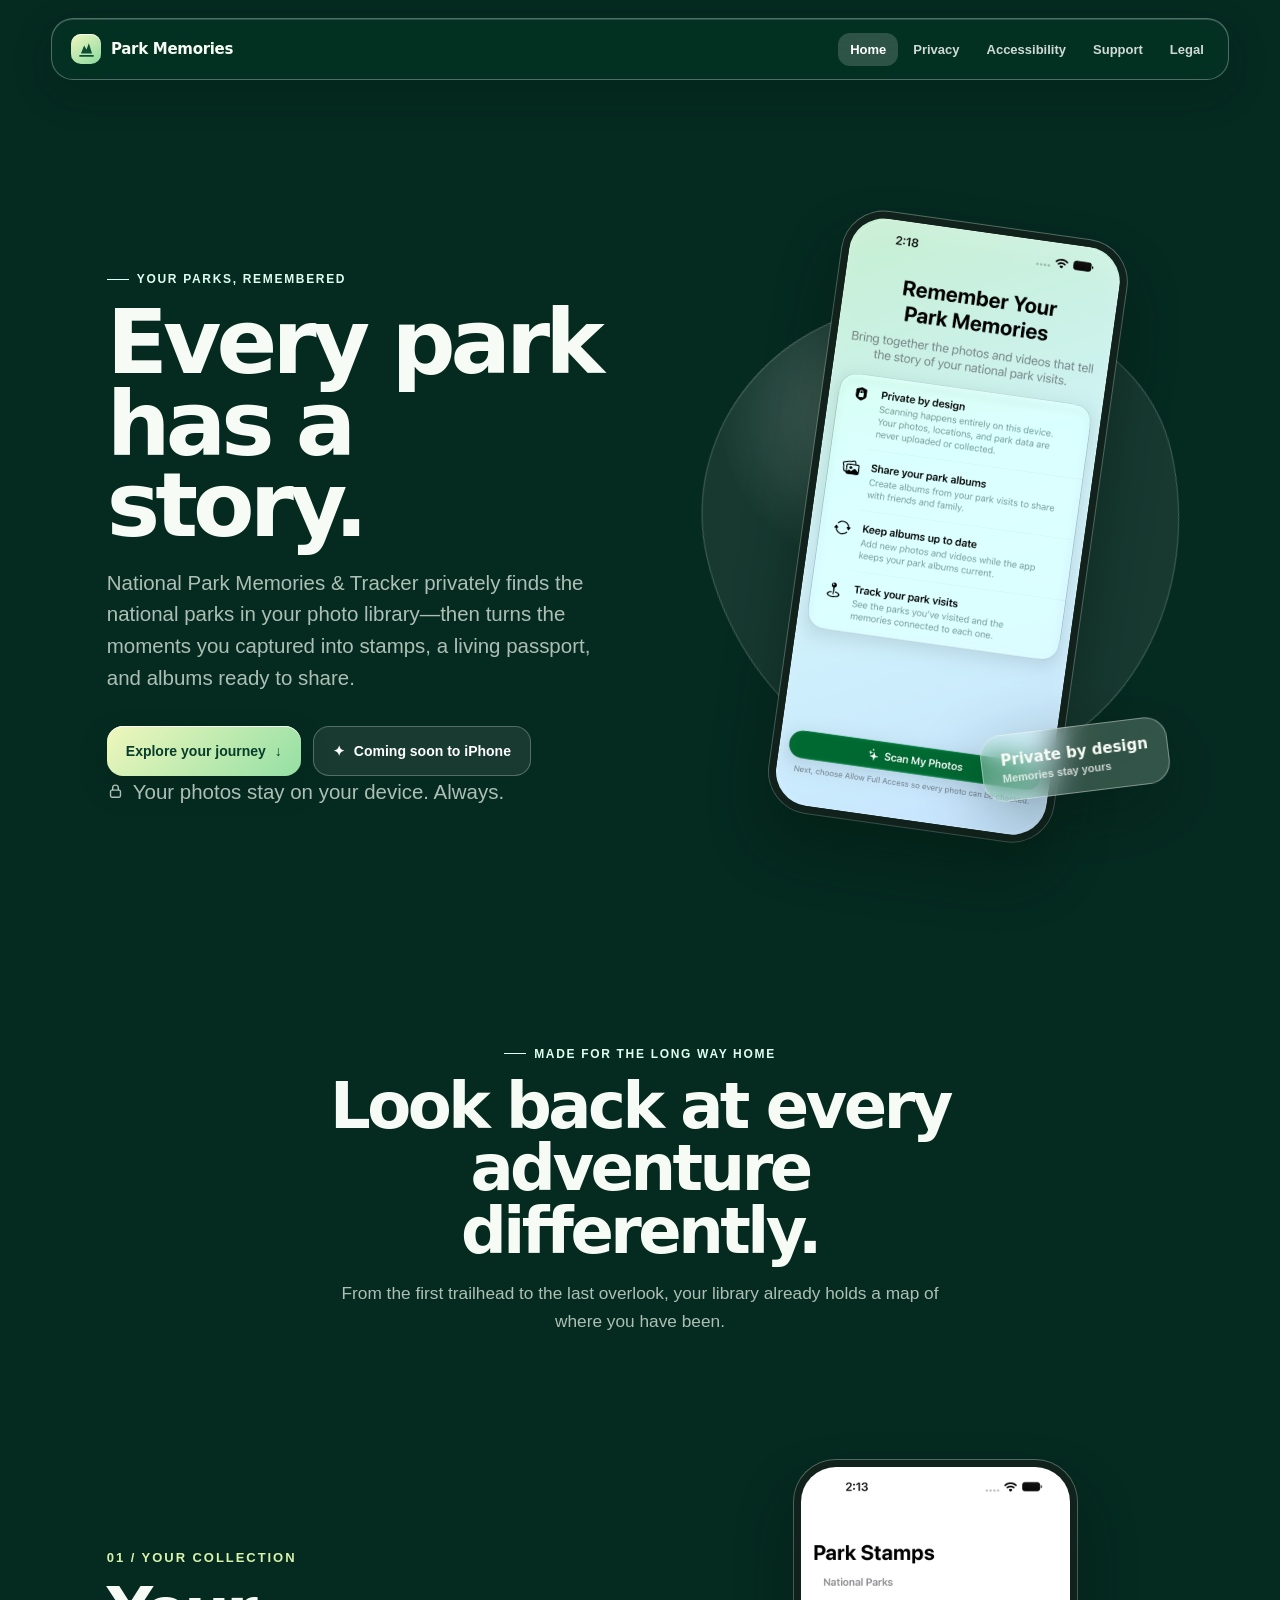
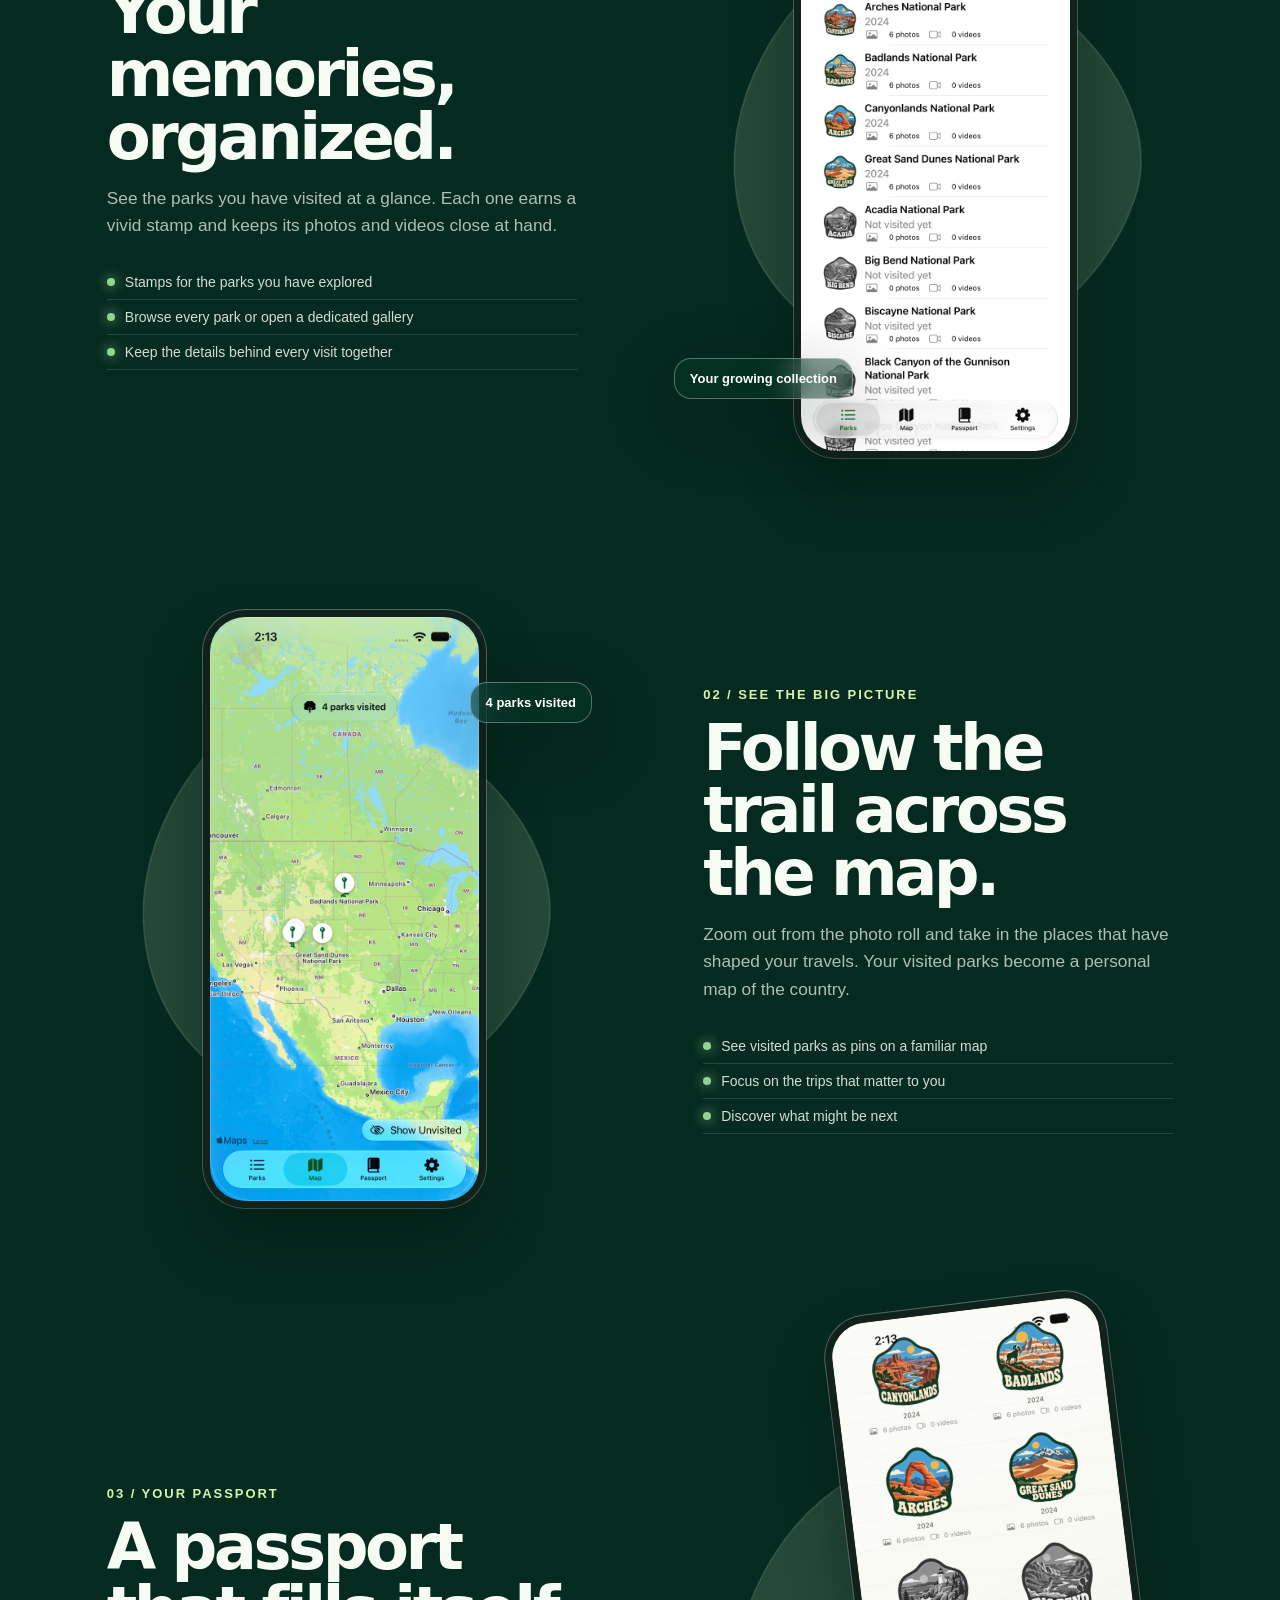
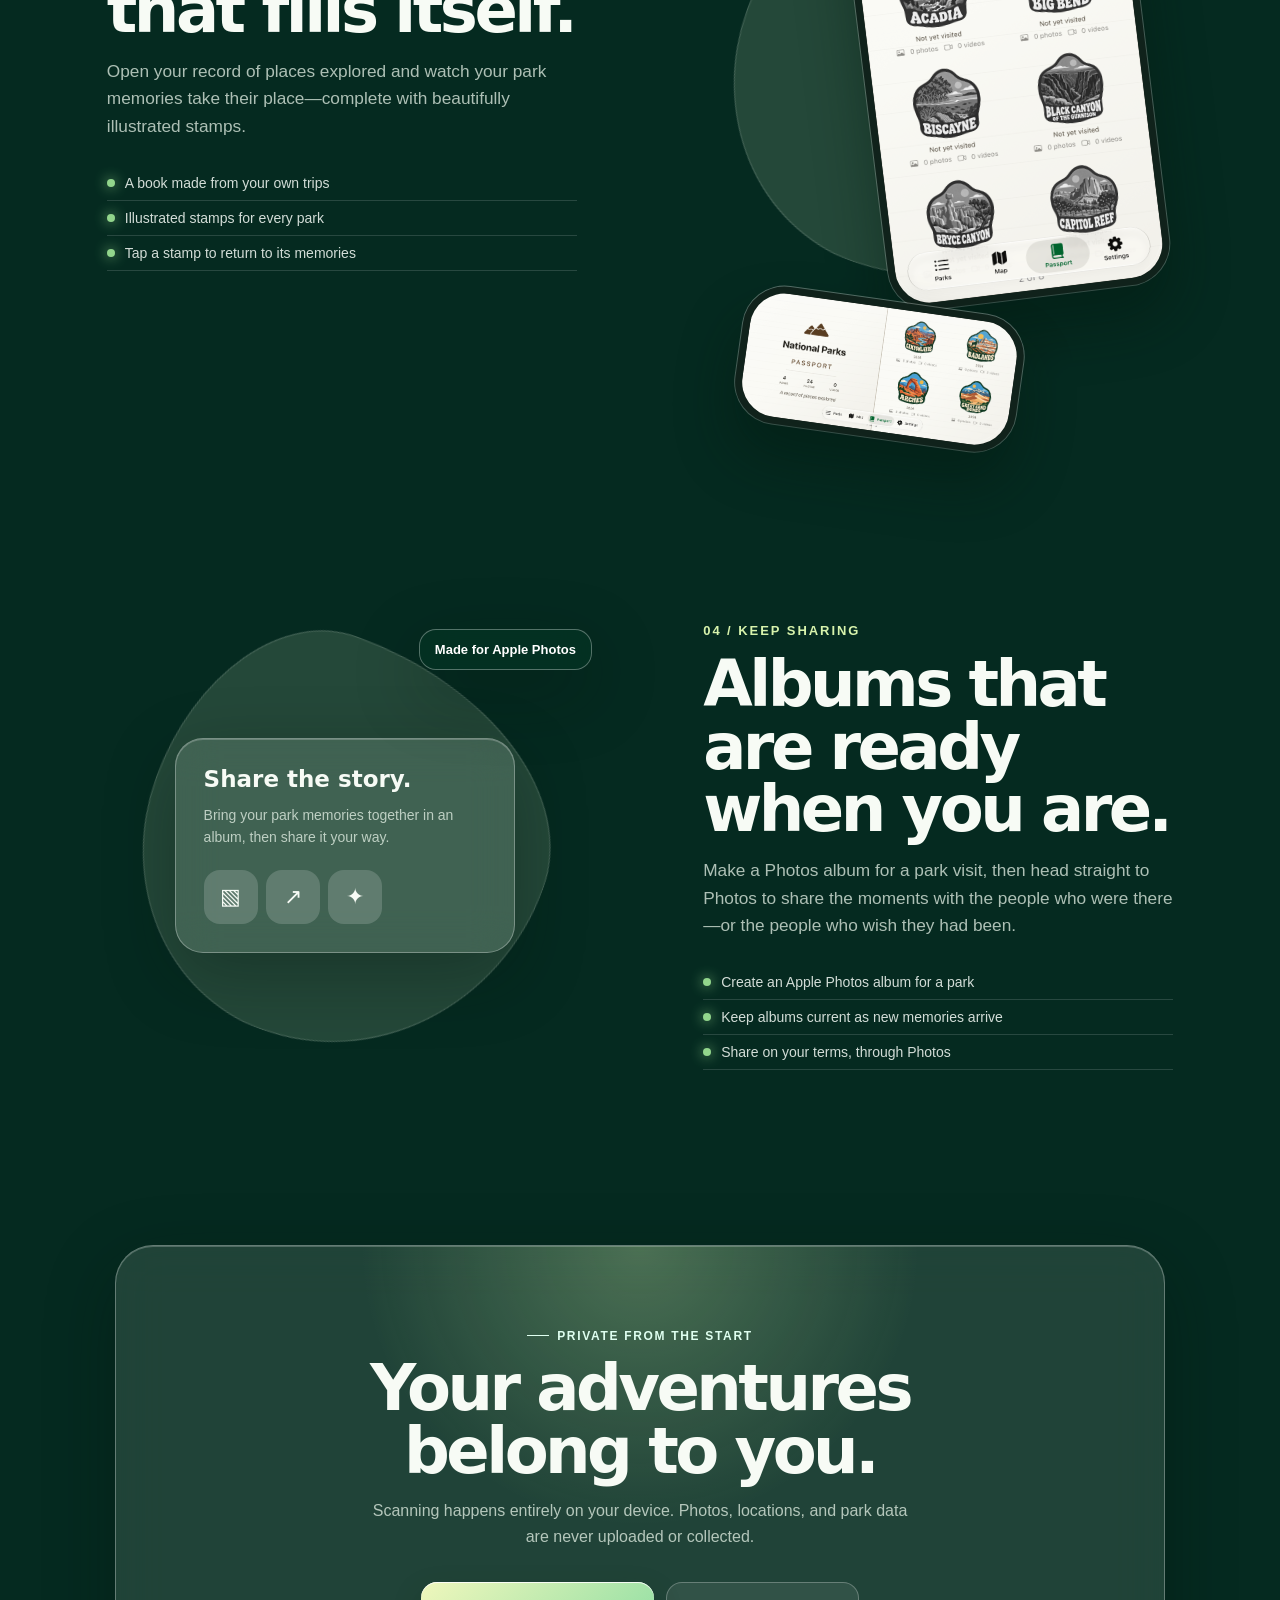
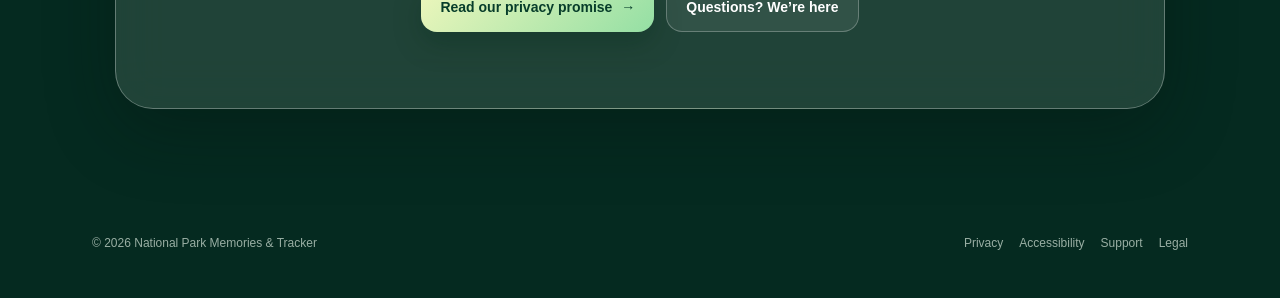
==== index.html @ e4e0f3ea "re-do website" ====
<!doctype html>
<html lang="en">
<head>
  <meta charset="utf-8">
  <meta name="viewport" content="width=device-width, initial-scale=1">
  <meta name="description" content="National Park Memories & Tracker privately turns your photo library into a record of the national parks you have explored.">
  <title>National Park Memories &amp; Tracker</title>
  <link rel="stylesheet" href="/styles.css">
  <script src="/app.js" defer></script>
</head>
<body>
  <div class="scene" aria-hidden="true"><div class="orb orb-one"></div><div class="orb orb-two"></div></div>
  <header class="site-header">
    <nav class="nav-shell" aria-label="Primary navigation">
      <a class="brand" href="/"><span class="brand-mark" aria-hidden="true"><svg viewBox="0 0 24 24" fill="currentColor"><path d="M3 19h18v2H3zm2-2 4-10 3 5 3-8 4 13z"/></svg></span>Park Memories</a>
      <button class="menu-button" aria-label="Toggle navigation" aria-expanded="false">Menu</button>
      <div class="nav-links"><a href="/" aria-current="page">Home</a><a href="/privacy/">Privacy</a><a href="/accessibility/">Accessibility</a><a href="/support/">Support</a><a href="/legal/">Legal</a></div>
    </nav>
  </header>
  <main>
    <section class="hero">
      <div class="hero-copy reveal"><span class="eyebrow">Your parks, remembered</span><h1>Every park has a story.</h1><p>National Park Memories &amp; Tracker privately finds the national parks in your photo library—then turns the moments you captured into stamps, a living passport, and albums ready to share.</p><div class="hero-actions"><a class="button" href="#how-it-works">Explore your journey <span aria-hidden="true">↓</span></a><span class="coming-soon"><span aria-hidden="true">✦</span> Coming soon to iPhone</span></div><p class="hero-note"><svg viewBox="0 0 24 24" fill="none" stroke="currentColor" stroke-width="2"><rect x="5" y="10" width="14" height="10" rx="2"/><path d="M8 10V7a4 4 0 0 1 8 0v3"/></svg>Your photos stay on your device. Always.</p></div>
      <div class="hero-art reveal float-scroll"><div class="hero-glass"></div><div class="phone"><img src="screenshots/Screenshot iPhone 18 Pro Max 10-04-2026 at 2.18.19 PM.png" alt="National Park Memories onboarding screen explaining private on-device photo scanning"></div><div class="hero-stamp">Private by design<span>Memories stay yours</span></div></div>
    </section>
    <section class="story" id="how-it-works"><div class="story-intro reveal"><span class="eyebrow">Made for the long way home</span><h2>Look back at every adventure differently.</h2><p>From the first trailhead to the last overlook, your library already holds a map of where you have been.</p></div>
      <article class="feature"><div class="feature-copy reveal"><span class="feature-number">01 / YOUR COLLECTION</span><h2>Your memories, organized.</h2><p>See the parks you have visited at a glance. Each one earns a vivid stamp and keeps its photos and videos close at hand.</p><ul class="mini-points"><li><i></i>Stamps for the parks you have explored</li><li><i></i>Browse every park or open a dedicated gallery</li><li><i></i>Keep the details behind every visit together</li></ul></div><div class="feature-art float-scroll reveal"><div class="phone"><img src="screenshots/Screenshot iPhone 18 Pro Max 10-04-2026 at 2.13.22 PM.png" alt="Park list showing visited national parks with illustrated stamps"></div><span class="floating-label label-bottom">Your growing collection</span></div></article>
      <article class="feature reverse"><div class="feature-copy reveal"><span class="feature-number">02 / SEE THE BIG PICTURE</span><h2>Follow the trail across the map.</h2><p>Zoom out from the photo roll and take in the places that have shaped your travels. Your visited parks become a personal map of the country.</p><ul class="mini-points"><li><i></i>See visited parks as pins on a familiar map</li><li><i></i>Focus on the trips that matter to you</li><li><i></i>Discover what might be next</li></ul></div><div class="feature-art float-scroll reveal"><div class="phone"><img src="screenshots/Screenshot iPhone 18 Pro Max 10-04-2026 at 2.13.42 PM.png" alt="Map of North America showing visited national parks"></div><span class="floating-label label-top">4 parks visited</span></div></article>
      <article class="feature"><div class="feature-copy reveal"><span class="feature-number">03 / YOUR PASSPORT</span><h2>A passport that fills itself.</h2><p>Open your record of places explored and watch your park memories take their place—complete with beautifully illustrated stamps.</p><ul class="mini-points"><li><i></i>A book made from your own trips</li><li><i></i>Illustrated stamps for every park</li><li><i></i>Tap a stamp to return to its memories</li></ul></div><div class="feature-art passport-art float-scroll reveal"><div class="phone"><img src="screenshots/Screenshot iPhone 18 Pro Max 10-04-2026 at 2.13.48 PM.png" alt="Passport grid with colorful national park stamps"></div><div class="phone"><img src="screenshots/Screenshot iPhone 18 Pro Max 10-04-2026 at 2.14.07 PM.png" alt="Landscape passport view with national park stamps"></div></div></article>
      <article class="feature reverse"><div class="feature-copy reveal"><span class="feature-number">04 / KEEP SHARING</span><h2>Albums that are ready when you are.</h2><p>Make a Photos album for a park visit, then head straight to Photos to share the moments with the people who were there—or the people who wish they had been.</p><ul class="mini-points"><li><i></i>Create an Apple Photos album for a park</li><li><i></i>Keep albums current as new memories arrive</li><li><i></i>Share on your terms, through Photos</li></ul></div><div class="feature-art reveal"><div class="album-card"><strong>Share the story.</strong><p>Bring your park memories together in an album, then share it your way.</p><div class="album-icons"><span aria-hidden="true">▧</span><span aria-hidden="true">↗</span><span aria-hidden="true">✦</span></div></div><span class="floating-label label-top">Made for Apple Photos</span></div></article>
      <section class="cta-card reveal"><span class="eyebrow">Private from the start</span><h2>Your adventures belong to you.</h2><p>Scanning happens entirely on your device. Photos, locations, and park data are never uploaded or collected.</p><div class="hero-actions" style="justify-content:center"><a class="button" href="/privacy/">Read our privacy promise <span aria-hidden="true">→</span></a><a class="coming-soon" href="/support/">Questions? We’re here</a></div></section>
    </section>
  </main>
  <footer class="site-footer"><span>© <span data-year>2026</span> National Park Memories &amp; Tracker</span><div class="footer-links"><a href="/privacy/">Privacy</a><a href="/accessibility/">Accessibility</a><a href="/support/">Support</a><a href="/legal/">Legal</a></div></footer>
</body>
</html>
---- styles.css ----
:root {
  --ink: #f7fbf5;
  --muted: rgba(239, 249, 238, .72);
  --forest: #073d2a;
  --evergreen: #075531;
  --moss: #92d58c;
  --sun: #f2c56b;
  --glass: rgba(232, 249, 235, .13);
  --glass-strong: rgba(233, 249, 239, .21);
  --edge: rgba(255, 255, 255, .3);
  --shadow: 0 22px 70px rgba(0, 20, 12, .32);
  --display: ui-rounded, "SF Pro Rounded", "Avenir Next", Avenir, system-ui, sans-serif;
  --body: -apple-system, BlinkMacSystemFont, "Segoe UI", sans-serif;
}

* { box-sizing: border-box; }
html { scroll-behavior: smooth; background: #052a20; }
body { margin: 0; color: var(--ink); font-family: var(--body); overflow-x: hidden; background: #052a20; }
a { color: inherit; }
button { font: inherit; }

.scene {
  position: fixed; inset: 0; z-index: -2; overflow: hidden; pointer-events: none;
  background:
    radial-gradient(circle at 72% 13%, rgba(224, 255, 173, .45), transparent 15rem),
    radial-gradient(circle at 7% 51%, rgba(85, 178, 115, .35), transparent 28rem),
    linear-gradient(155deg, #7fcda5 0%, #1c7a56 34%, #07402e 70%, #031d17 100%);
}
.scene::before, .scene::after { content: ""; position: absolute; inset: auto -10vw -12vh; height: 61vh; transform: translateY(calc(var(--scroll, 0) * -.045px)); }
.scene::before { background: #0c5036; clip-path: polygon(0 72%, 8% 37%, 14% 60%, 22% 18%, 31% 68%, 40% 36%, 49% 78%, 60% 21%, 70% 62%, 80% 27%, 89% 67%, 100% 31%, 100% 100%, 0 100%); opacity: .9; }
.scene::after { height: 41vh; background: #063421; clip-path: polygon(0 66%, 6% 15%, 10% 58%, 16% 28%, 23% 76%, 29% 6%, 35% 66%, 43% 28%, 51% 78%, 57% 7%, 63% 60%, 70% 20%, 76% 78%, 82% 18%, 90% 58%, 97% 13%, 100% 70%, 100% 100%, 0 100%); }
.orb { position: absolute; border-radius: 50%; filter: blur(24px); opacity: .65; }
.orb-one { width: 26rem; height: 26rem; background: #d5f5a4; top: -11rem; right: -7rem; }
.orb-two { width: 21rem; height: 21rem; background: #52d6b0; top: 38%; left: -13rem; }

.site-header { position: sticky; top: 0; z-index: 20; padding: 18px clamp(18px, 4vw, 56px); }
.nav-shell { max-width: 1220px; min-height: 62px; margin: auto; display: flex; align-items: center; justify-content: space-between; gap: 20px; padding: 10px 12px 10px 19px; background: rgba(7, 55, 38, .42); border: 1px solid var(--edge); border-radius: 22px; box-shadow: 0 13px 40px rgba(0, 25, 15, .2), inset 0 1px rgba(255,255,255,.16); backdrop-filter: blur(22px) saturate(150%); }
.brand { display: flex; align-items: center; gap: 10px; text-decoration: none; font: 700 15px/1 var(--display); letter-spacing: -.02em; white-space: nowrap; }
.brand-mark { display: grid; place-items: center; width: 30px; height: 30px; border-radius: 10px; color: #0b4c32; background: linear-gradient(145deg, #eff6bd, #8bdaa0); box-shadow: inset 0 1px rgba(255,255,255,.8); }
.brand-mark svg { width: 19px; height: 19px; }
.nav-links { display: flex; align-items: center; gap: 3px; }
.nav-links a { padding: 9px 12px; border-radius: 12px; color: rgba(255,255,255,.82); text-decoration: none; font-size: 13px; font-weight: 600; transition: background .2s, color .2s; }
.nav-links a:hover, .nav-links a[aria-current="page"] { color: #fff; background: rgba(255,255,255,.17); }
.menu-button { display: none; border: 0; color: white; background: transparent; cursor: pointer; padding: 8px; }

.hero { min-height: min(850px, calc(100vh - 20px)); max-width: 1220px; margin: 0 auto; padding: clamp(58px, 11vh, 128px) clamp(24px, 6vw, 78px) 72px; display: grid; grid-template-columns: minmax(0, 1.07fr) minmax(300px, .93fr); align-items: center; gap: clamp(35px, 7vw, 90px); }
.eyebrow { display: inline-flex; align-items: center; gap: 8px; color: #dffff0; font-size: 12px; font-weight: 750; letter-spacing: .14em; text-transform: uppercase; }
.eyebrow::before { content: ""; width: 22px; height: 1px; background: currentColor; }
h1, h2, h3 { font-family: var(--display); letter-spacing: -.055em; }
h1 { max-width: 680px; margin: 16px 0 20px; font-size: clamp(3.6rem, 7vw, 6.7rem); line-height: .91; }
.hero-copy > p { max-width: 555px; margin: 0; font-size: clamp(1.05rem, 1.6vw, 1.28rem); line-height: 1.55; color: var(--muted); }
.hero-actions { display: flex; flex-wrap: wrap; gap: 12px; margin-top: 32px; }
.button, .coming-soon { display: inline-flex; align-items: center; gap: 9px; min-height: 50px; padding: 0 19px; border-radius: 16px; text-decoration: none; font-weight: 750; font-size: 14px; }
.button { color: #073d2a; background: linear-gradient(135deg, #eff7bc, #94dfa4); box-shadow: 0 12px 28px rgba(0, 35, 16, .25), inset 0 1px rgba(255,255,255,.85); }
.button:hover { transform: translateY(-2px); }
.coming-soon { border: 1px solid rgba(255,255,255,.26); background: rgba(255,255,255,.08); color: white; }
.hero-note { display: flex; gap: 9px; align-items: center; margin: 22px 0 0; color: rgba(242,255,241,.67); font-size: 13px; }
.hero-note svg { flex: none; width: 17px; }
.hero-art { position: relative; min-height: 610px; display: grid; place-items: center; }
.hero-glass { position: absolute; width: 105%; aspect-ratio: 1; border: 1px solid rgba(255,255,255,.2); border-radius: 45% 55% 51% 49% / 43% 43% 57% 57%; background: radial-gradient(circle at 38% 22%, rgba(255,255,255,.23), transparent 30%), rgba(255,255,255,.07); filter: blur(.1px); transform: rotate(-13deg); }
.hero-art .phone { width: min(287px, 68vw); transform: rotate(8deg) translateY(-10px); z-index: 1; }
.hero-stamp { position: absolute; right: 1%; bottom: 8%; z-index: 2; padding: 16px 19px; border-radius: 22px; font-family: var(--display); font-weight: 800; font-size: 15px; background: rgba(230, 250, 230, .2); border: 1px solid rgba(255,255,255,.38); backdrop-filter: blur(16px); transform: rotate(-7deg); box-shadow: var(--shadow); }
.hero-stamp span { display: block; margin-top: 3px; font: 600 11px var(--body); color: rgba(255,255,255,.76); }

.phone { position: relative; overflow: hidden; border: 7px solid #10221b; border-radius: 42px; background: #101a15; box-shadow: 0 33px 55px rgba(0, 25, 15, .42), 0 0 0 1px rgba(255,255,255,.32); }
.phone::after { content: ""; position: absolute; z-index: 2; inset: 0; border-radius: inherit; pointer-events: none; box-shadow: inset 0 0 0 1px rgba(255,255,255,.18), inset 0 16px 20px rgba(255,255,255,.12); }
.phone img { display: block; width: 100%; height: auto; }
.phone-landscape { width: min(590px, 92vw); border-radius: 29px; border-width: 6px; }

.story { max-width: 1220px; margin: 0 auto; padding: 92px clamp(24px, 6vw, 78px); }
.story-intro { max-width: 630px; margin: 0 auto 74px; text-align: center; }
.story-intro h2, .feature-copy h2, .cta-card h2 { margin: 14px 0 16px; font-size: clamp(2.65rem, 5vw, 4.8rem); line-height: .98; }
.story-intro p, .feature-copy p, .article-intro p { color: var(--muted); font-size: 1.08rem; line-height: 1.6; }
.feature { position: relative; min-height: 700px; display: grid; grid-template-columns: 1fr 1fr; align-items: center; gap: clamp(36px, 9vw, 130px); margin: 0 0 50px; }
.feature.reverse { direction: rtl; }
.feature.reverse > * { direction: ltr; }
.feature-copy { max-width: 470px; }
.feature-number { color: #d8f3ac; font: 700 13px var(--body); letter-spacing: .15em; }
.feature-copy p { margin: 0; }
.mini-points { margin: 25px 0 0; padding: 0; list-style: none; }
.mini-points li { display: flex; align-items: center; gap: 10px; padding: 9px 0; font-size: 14px; color: rgba(250,255,250,.84); border-bottom: 1px solid rgba(255,255,255,.14); }
.mini-points i { width: 8px; height: 8px; border-radius: 50%; background: var(--moss); box-shadow: 0 0 13px var(--moss); }
.feature-art { position: relative; min-height: 570px; display: grid; place-items: center; }
.feature-art::before { content: ""; position: absolute; width: 84%; aspect-ratio: 1; border-radius: 35% 65% 54% 46% / 50% 43% 57% 50%; background: rgba(216, 255, 207, .14); border: 1px solid rgba(255,255,255,.16); backdrop-filter: blur(8px); transform: rotate(20deg); }
.feature-art .phone { width: min(283px, 65vw); z-index: 1; }
.feature-art .phone-landscape { z-index: 1; }
.floating-label { position: absolute; z-index: 3; padding: 12px 15px; border: 1px solid rgba(255,255,255,.32); border-radius: 17px; background: rgba(3, 58, 37, .44); color: white; font-size: 13px; font-weight: 700; box-shadow: var(--shadow); backdrop-filter: blur(18px); }
.label-top { top: 12%; right: -2%; }.label-bottom { bottom: 10%; left: -5%; }
.passport-art { gap: 0; }
.passport-art .phone:first-child { transform: rotate(-7deg) translateX(22%); }.passport-art .phone:last-child { transform: rotate(8deg) translateX(-20%); }
.album-card { position: relative; z-index: 2; max-width: 340px; padding: 28px; border: 1px solid var(--edge); border-radius: 28px; background: rgba(225, 248, 226, .15); box-shadow: var(--shadow), inset 0 1px rgba(255,255,255,.22); backdrop-filter: blur(20px); }
.album-card strong { display: block; font: 800 23px/1.05 var(--display); }.album-card p { color: var(--muted); font-size: 14px; line-height: 1.55; }.album-icons { display: flex; gap: 8px; margin-top: 22px; }.album-icons span { display: grid; place-items: center; width: 54px; height: 54px; border-radius: 16px; background: rgba(255,255,255,.17); font-size: 22px; }

.cta-card { max-width: 1050px; margin: 45px auto 0; padding: clamp(35px, 7vw, 76px); text-align: center; border: 1px solid rgba(255,255,255,.3); border-radius: 38px; background: radial-gradient(circle at 50% 0, rgba(214,255,173,.24), transparent 40%), rgba(226,250,229,.12); box-shadow: var(--shadow), inset 0 1px rgba(255,255,255,.22); backdrop-filter: blur(24px); }
.cta-card h2 { max-width: 680px; margin-inline: auto; }.cta-card p { max-width: 545px; margin: 0 auto 26px; color: var(--muted); line-height: 1.6; }

.site-footer { max-width: 1220px; margin: 0 auto; padding: 35px clamp(24px, 6vw, 62px) 48px; display: flex; justify-content: space-between; gap: 20px; color: rgba(243,255,244,.62); font-size: 12px; }.footer-links { display: flex; flex-wrap: wrap; gap: 16px; }.site-footer a { text-decoration: none; }.site-footer a:hover { color: white; }

.inner-page { max-width: 1000px; margin: 0 auto; padding: 66px clamp(24px, 6vw, 76px) 90px; }.article-intro { max-width: 680px; margin: 0 auto 42px; text-align: center; }.article-intro h1 { margin-bottom: 17px; font-size: clamp(3.2rem, 7vw, 5.4rem); }.article-intro p { margin: 0; }
.article-glass { padding: clamp(24px, 5vw, 56px); border: 1px solid var(--edge); border-radius: 32px; background: rgba(224, 248, 226, .13); box-shadow: var(--shadow), inset 0 1px rgba(255,255,255,.19); backdrop-filter: blur(22px); }.article-glass h2 { margin: 42px 0 13px; font-size: clamp(1.7rem, 3vw, 2.45rem); line-height: 1; }.article-glass h2:first-child { margin-top: 0; }.article-glass h3 { margin: 26px 0 9px; font-size: 1.3rem; }.article-glass p, .article-glass li { color: rgba(248,255,247,.82); line-height: 1.7; }.article-glass ul { padding-left: 20px; }.callout { margin: 26px 0; padding: 21px; border-left: 3px solid #c8ef9a; border-radius: 0 17px 17px 0; background: rgba(214,252,189,.1); color: white; font-weight: 650; line-height: 1.55; }.contact-panel { padding: 26px; border: 1px solid rgba(255,255,255,.2); border-radius: 22px; background: rgba(255,255,255,.08); }.contact-panel a { color: #dbf7b3; font-weight: 750; }.faq { margin-top: 25px; }.faq details { border-top: 1px solid rgba(255,255,255,.2); }.faq details:last-child { border-bottom: 1px solid rgba(255,255,255,.2); }.faq summary { padding: 19px 28px 19px 0; cursor: pointer; color: #fff; font-weight: 720; list-style: none; position: relative; }.faq summary::after { content: "+"; position: absolute; right: 2px; font-size: 23px; font-weight: 400; }.faq details[open] summary::after { content: "–"; }.faq p { margin: 0 0 20px; }

.reveal { opacity: 0; transform: translateY(34px); transition: opacity .75s ease, transform .75s cubic-bezier(.2,.7,.2,1); }.reveal.is-visible { opacity: 1; transform: none; }.float-scroll { transform: translateY(calc(var(--offset, 0) * .10px)); }

@media (max-width: 760px) { .site-header { padding: 12px 14px; }.menu-button { display: block; }.nav-links { display: none; position: absolute; top: 72px; left: 14px; right: 14px; padding: 9px; border: 1px solid var(--edge); border-radius: 18px; background: rgba(3,47,31,.91); box-shadow: var(--shadow); backdrop-filter: blur(20px); }.nav-links.is-open { display: grid; }.nav-links a { padding: 13px; }.hero { min-height: auto; grid-template-columns: 1fr; padding-top: 58px; text-align: center; }.hero-copy > p { margin-inline: auto; }.hero-actions, .hero-note { justify-content: center; }.hero-art { min-height: 455px; }.hero-art .phone { width: 235px; }.hero-stamp { right: 2%; bottom: 9%; }.story { padding-top: 48px; }.story-intro { margin-bottom: 25px; }.feature, .feature.reverse { min-height: auto; display: flex; flex-direction: column; align-items: stretch; gap: 8px; margin-bottom: 58px; }.feature-copy { max-width: none; }.feature-art { min-height: 460px; order: 2; }.feature.reverse > .feature-copy { direction: ltr; }.passport-art { min-height: 420px; }.passport-art .phone { width: 190px; }.album-card { margin-top: 15px; }.site-footer { display: block; line-height: 2; }.phone-landscape { width: 95vw; }.inner-page { padding-top: 43px; }.article-glass { border-radius: 25px; }.article-intro { text-align: left; } }
@media (prefers-reduced-motion: reduce) { *, *::before, *::after { scroll-behavior: auto !important; transition-duration: .01ms !important; animation-duration: .01ms !important; } .reveal { opacity: 1; transform: none; } }
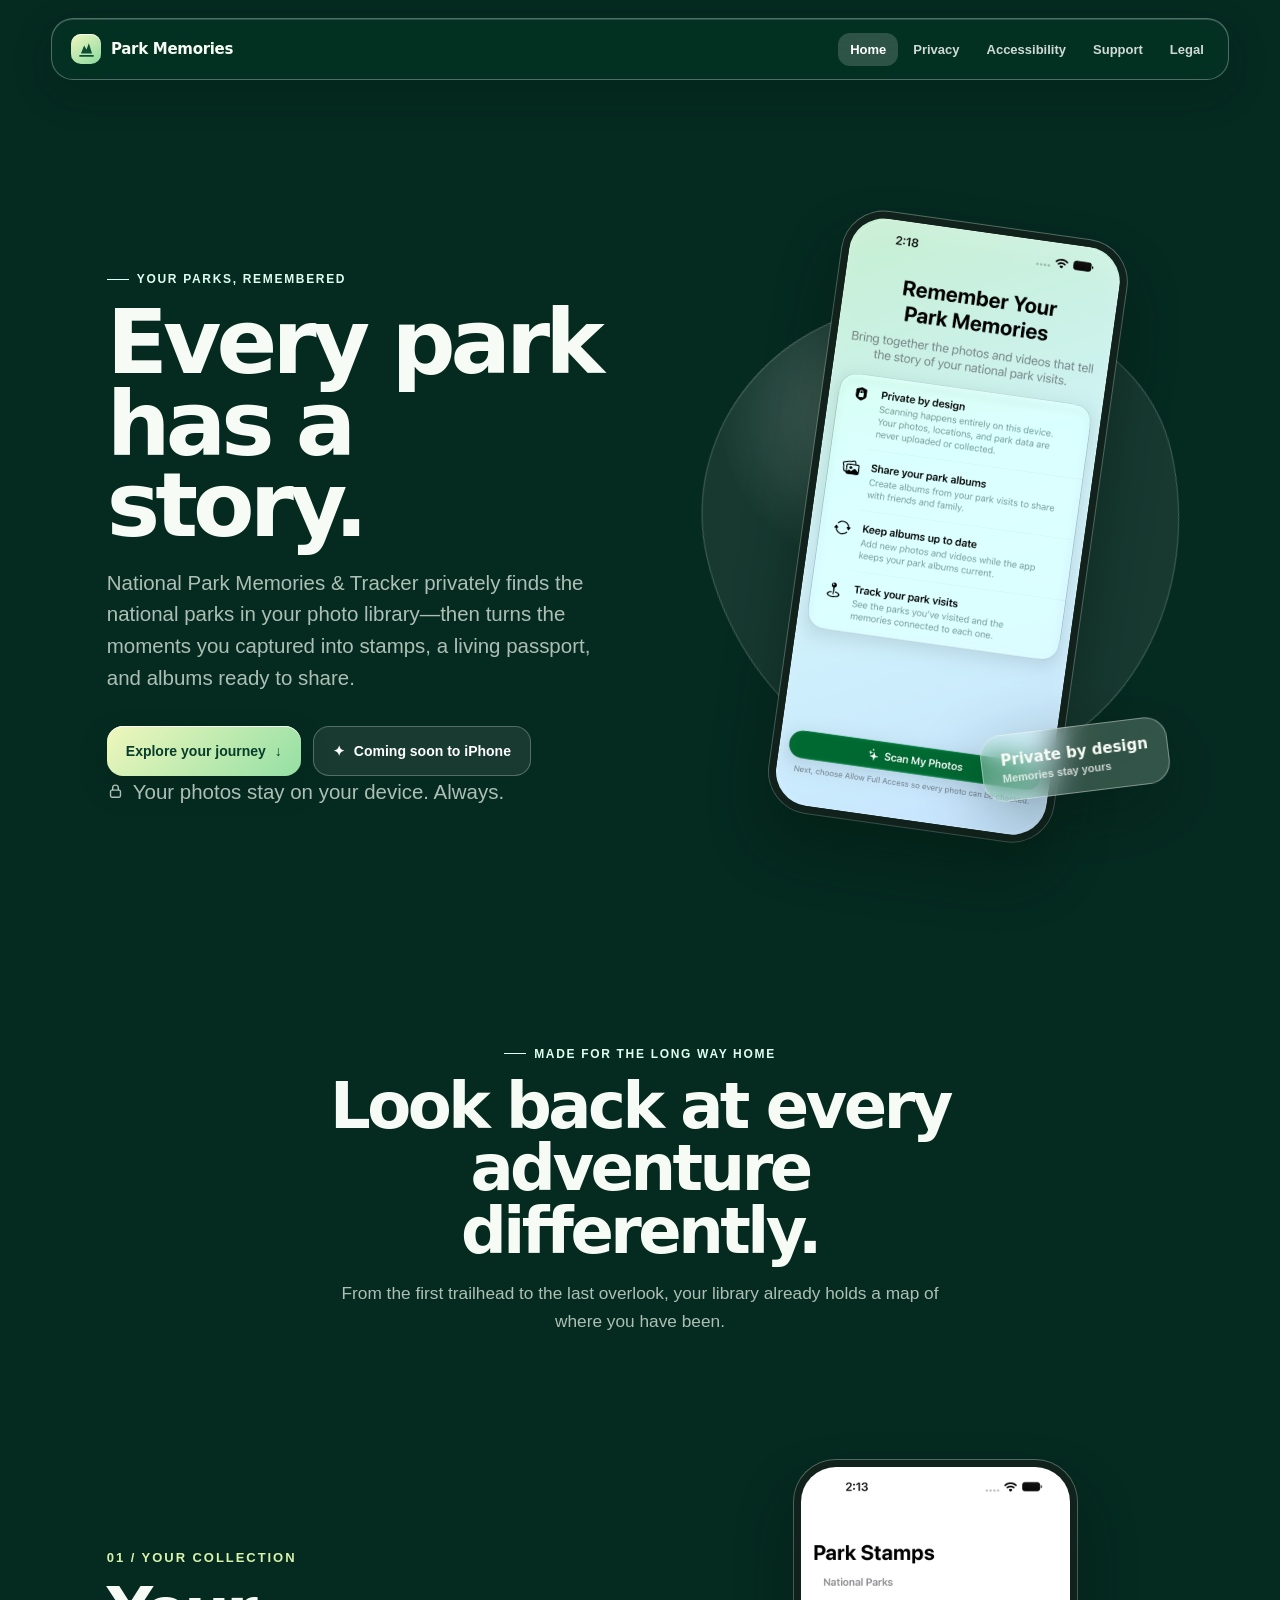
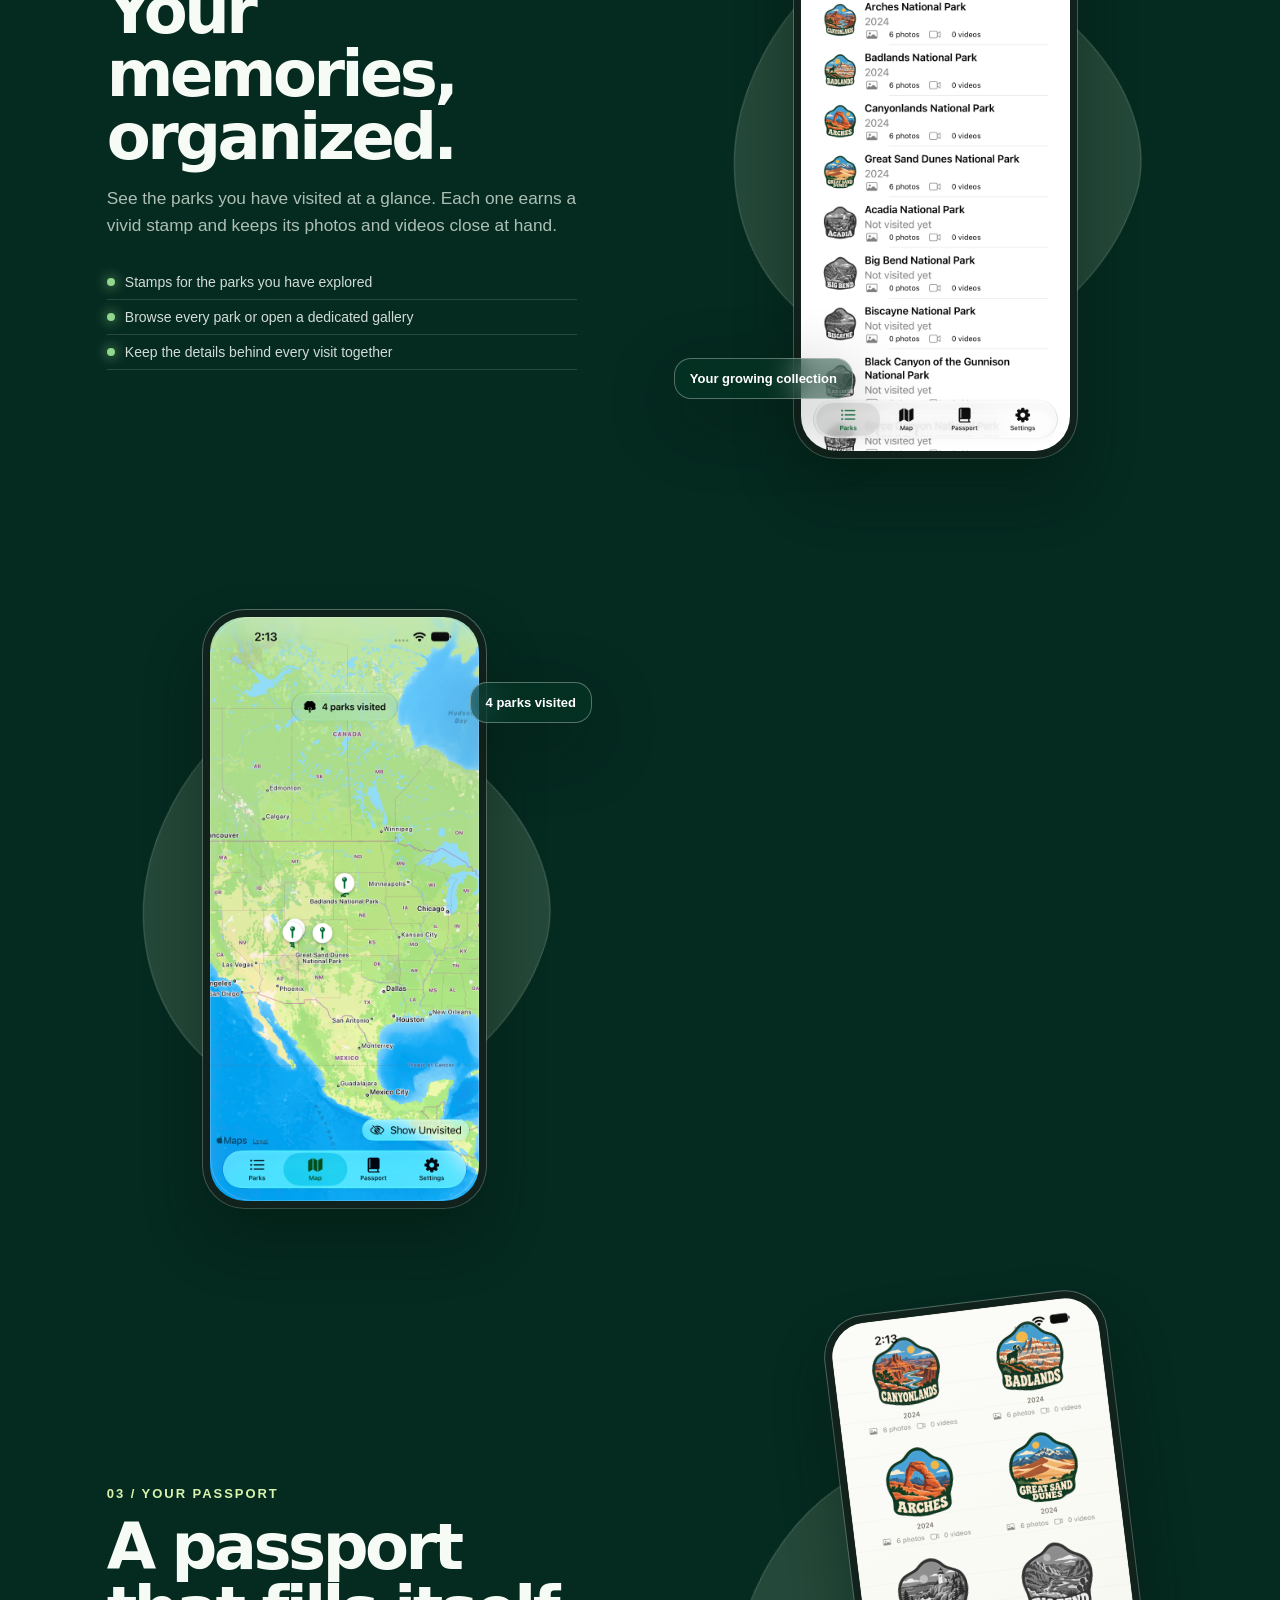
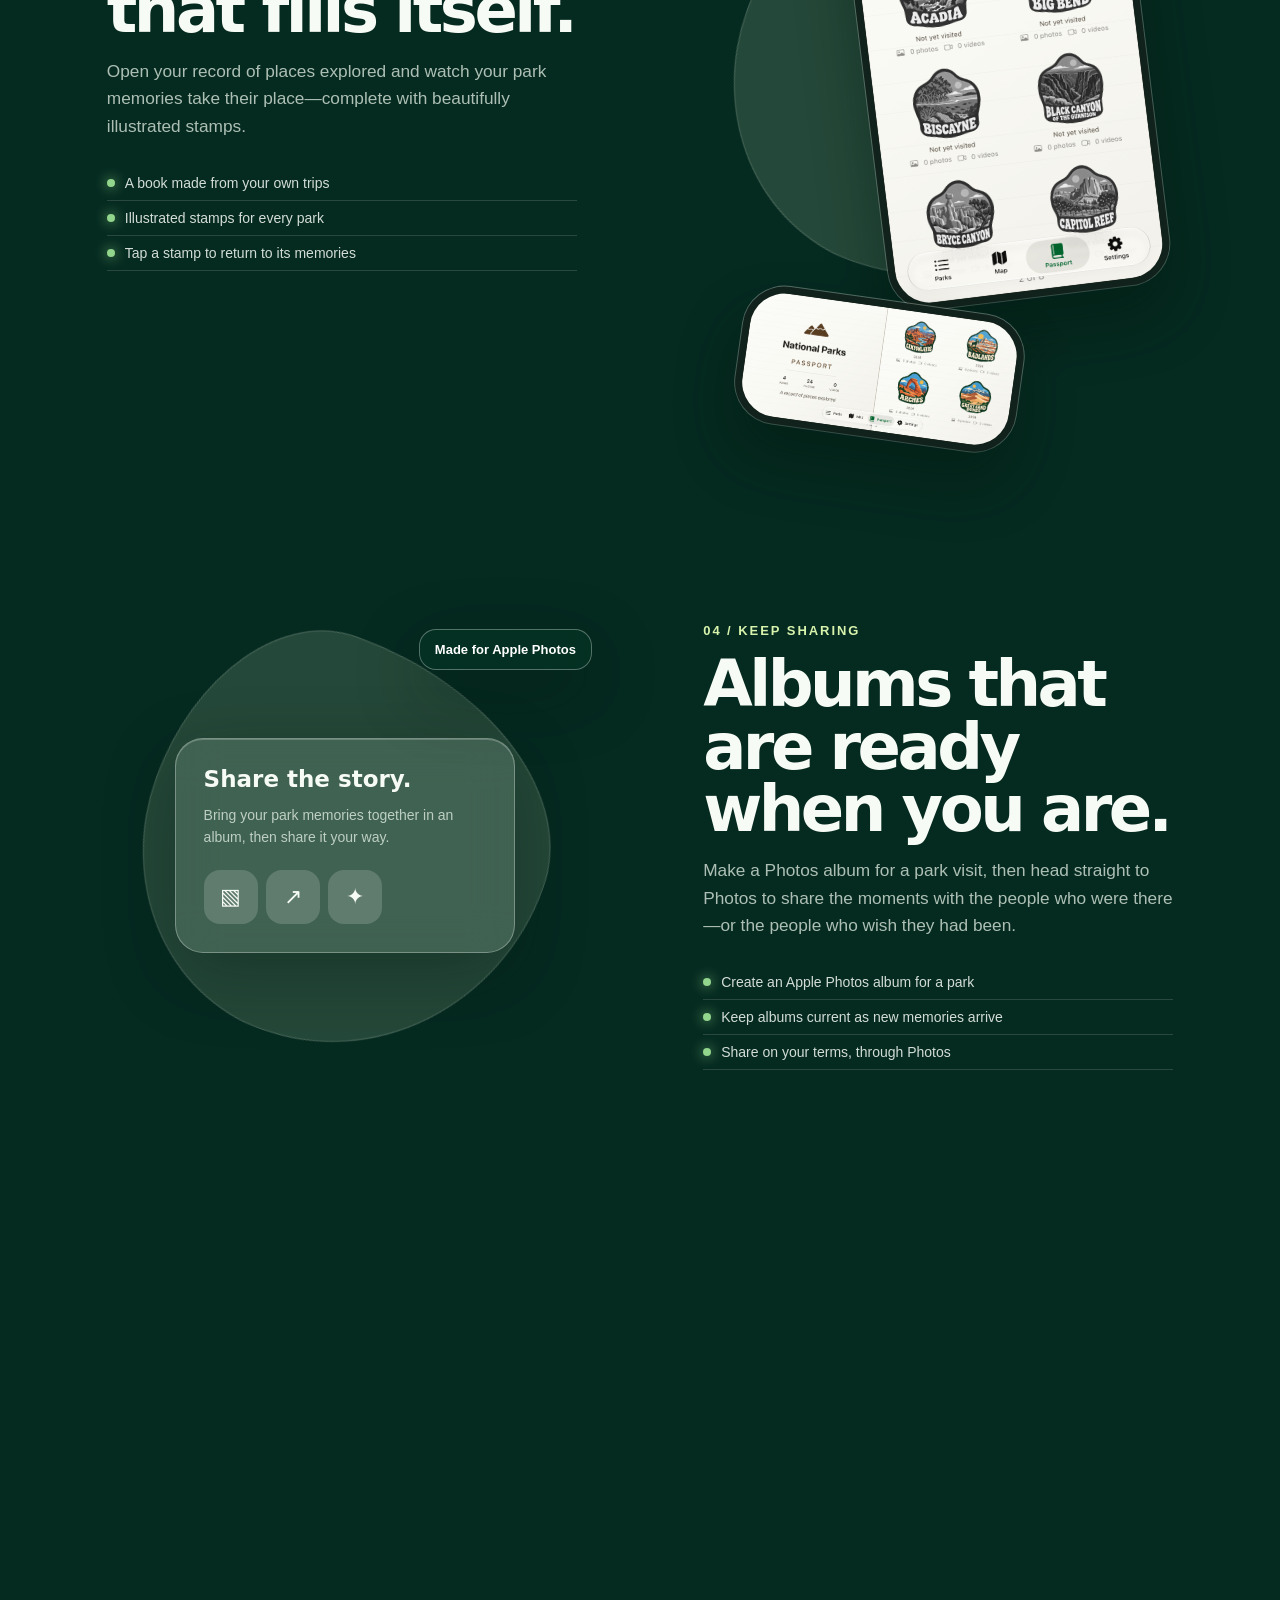
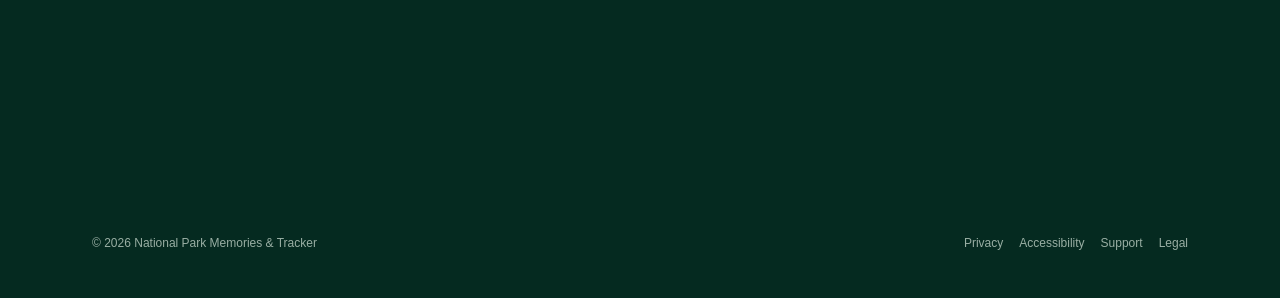
==== commit fd3b4772: "set up for github pages" ====
--- a/index.html
+++ b/index.html
@@ -5,16 +5,16 @@
   <meta name="viewport" content="width=device-width, initial-scale=1">
   <meta name="description" content="National Park Memories & Tracker privately turns your photo library into a record of the national parks you have explored.">
   <title>National Park Memories &amp; Tracker</title>
-  <link rel="stylesheet" href="/styles.css">
-  <script src="/app.js" defer></script>
+  <link rel="stylesheet" href="styles.css">
+  <script src="app.js" defer></script>
 </head>
 <body>
   <div class="scene" aria-hidden="true"><div class="orb orb-one"></div><div class="orb orb-two"></div></div>
   <header class="site-header">
     <nav class="nav-shell" aria-label="Primary navigation">
-      <a class="brand" href="/"><span class="brand-mark" aria-hidden="true"><svg viewBox="0 0 24 24" fill="currentColor"><path d="M3 19h18v2H3zm2-2 4-10 3 5 3-8 4 13z"/></svg></span>Park Memories</a>
+      <a class="brand" href="./"><span class="brand-mark" aria-hidden="true"><svg viewBox="0 0 24 24" fill="currentColor"><path d="M3 19h18v2H3zm2-2 4-10 3 5 3-8 4 13z"/></svg></span>Park Memories</a>
       <button class="menu-button" aria-label="Toggle navigation" aria-expanded="false">Menu</button>
-      <div class="nav-links"><a href="/" aria-current="page">Home</a><a href="/privacy/">Privacy</a><a href="/accessibility/">Accessibility</a><a href="/support/">Support</a><a href="/legal/">Legal</a></div>
+      <div class="nav-links"><a href="./" aria-current="page">Home</a><a href="privacy/">Privacy</a><a href="accessibility/">Accessibility</a><a href="support/">Support</a><a href="legal/">Legal</a></div>
     </nav>
   </header>
   <main>
@@ -27,9 +27,9 @@
       <article class="feature reverse"><div class="feature-copy reveal"><span class="feature-number">02 / SEE THE BIG PICTURE</span><h2>Follow the trail across the map.</h2><p>Zoom out from the photo roll and take in the places that have shaped your travels. Your visited parks become a personal map of the country.</p><ul class="mini-points"><li><i></i>See visited parks as pins on a familiar map</li><li><i></i>Focus on the trips that matter to you</li><li><i></i>Discover what might be next</li></ul></div><div class="feature-art float-scroll reveal"><div class="phone"><img src="screenshots/Screenshot iPhone 18 Pro Max 10-04-2026 at 2.13.42 PM.png" alt="Map of North America showing visited national parks"></div><span class="floating-label label-top">4 parks visited</span></div></article>
       <article class="feature"><div class="feature-copy reveal"><span class="feature-number">03 / YOUR PASSPORT</span><h2>A passport that fills itself.</h2><p>Open your record of places explored and watch your park memories take their place—complete with beautifully illustrated stamps.</p><ul class="mini-points"><li><i></i>A book made from your own trips</li><li><i></i>Illustrated stamps for every park</li><li><i></i>Tap a stamp to return to its memories</li></ul></div><div class="feature-art passport-art float-scroll reveal"><div class="phone"><img src="screenshots/Screenshot iPhone 18 Pro Max 10-04-2026 at 2.13.48 PM.png" alt="Passport grid with colorful national park stamps"></div><div class="phone"><img src="screenshots/Screenshot iPhone 18 Pro Max 10-04-2026 at 2.14.07 PM.png" alt="Landscape passport view with national park stamps"></div></div></article>
       <article class="feature reverse"><div class="feature-copy reveal"><span class="feature-number">04 / KEEP SHARING</span><h2>Albums that are ready when you are.</h2><p>Make a Photos album for a park visit, then head straight to Photos to share the moments with the people who were there—or the people who wish they had been.</p><ul class="mini-points"><li><i></i>Create an Apple Photos album for a park</li><li><i></i>Keep albums current as new memories arrive</li><li><i></i>Share on your terms, through Photos</li></ul></div><div class="feature-art reveal"><div class="album-card"><strong>Share the story.</strong><p>Bring your park memories together in an album, then share it your way.</p><div class="album-icons"><span aria-hidden="true">▧</span><span aria-hidden="true">↗</span><span aria-hidden="true">✦</span></div></div><span class="floating-label label-top">Made for Apple Photos</span></div></article>
-      <section class="cta-card reveal"><span class="eyebrow">Private from the start</span><h2>Your adventures belong to you.</h2><p>Scanning happens entirely on your device. Photos, locations, and park data are never uploaded or collected.</p><div class="hero-actions" style="justify-content:center"><a class="button" href="/privacy/">Read our privacy promise <span aria-hidden="true">→</span></a><a class="coming-soon" href="/support/">Questions? We’re here</a></div></section>
+      <section class="cta-card reveal"><span class="eyebrow">Private from the start</span><h2>Your adventures belong to you.</h2><p>Scanning happens entirely on your device. Photos, locations, and park data are never uploaded or collected.</p><div class="hero-actions" style="justify-content:center"><a class="button" href="privacy/">Read our privacy promise <span aria-hidden="true">→</span></a><a class="coming-soon" href="support/">Questions? We’re here</a></div></section>
     </section>
   </main>
-  <footer class="site-footer"><span>© <span data-year>2026</span> National Park Memories &amp; Tracker</span><div class="footer-links"><a href="/privacy/">Privacy</a><a href="/accessibility/">Accessibility</a><a href="/support/">Support</a><a href="/legal/">Legal</a></div></footer>
+  <footer class="site-footer"><span>© <span data-year>2026</span> National Park Memories &amp; Tracker</span><div class="footer-links"><a href="privacy/">Privacy</a><a href="accessibility/">Accessibility</a><a href="support/">Support</a><a href="legal/">Legal</a></div></footer>
 </body>
 </html>
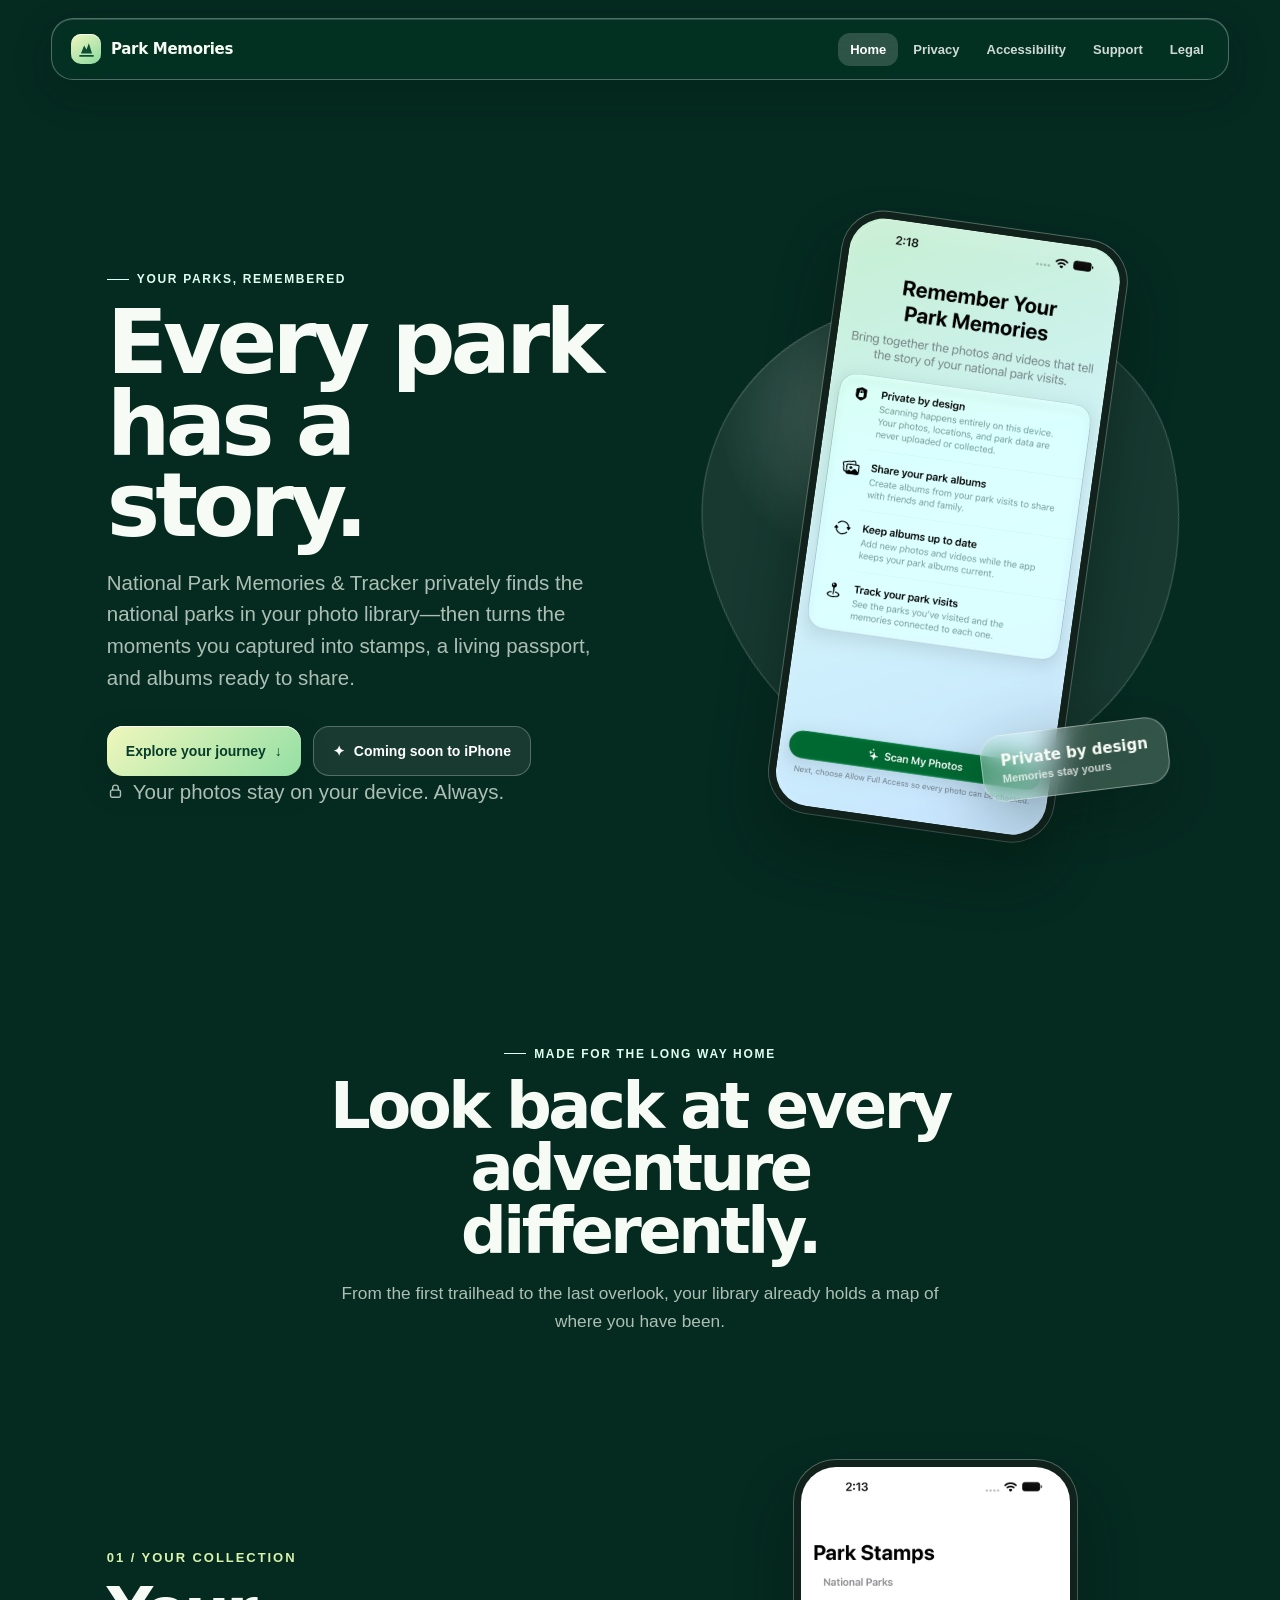
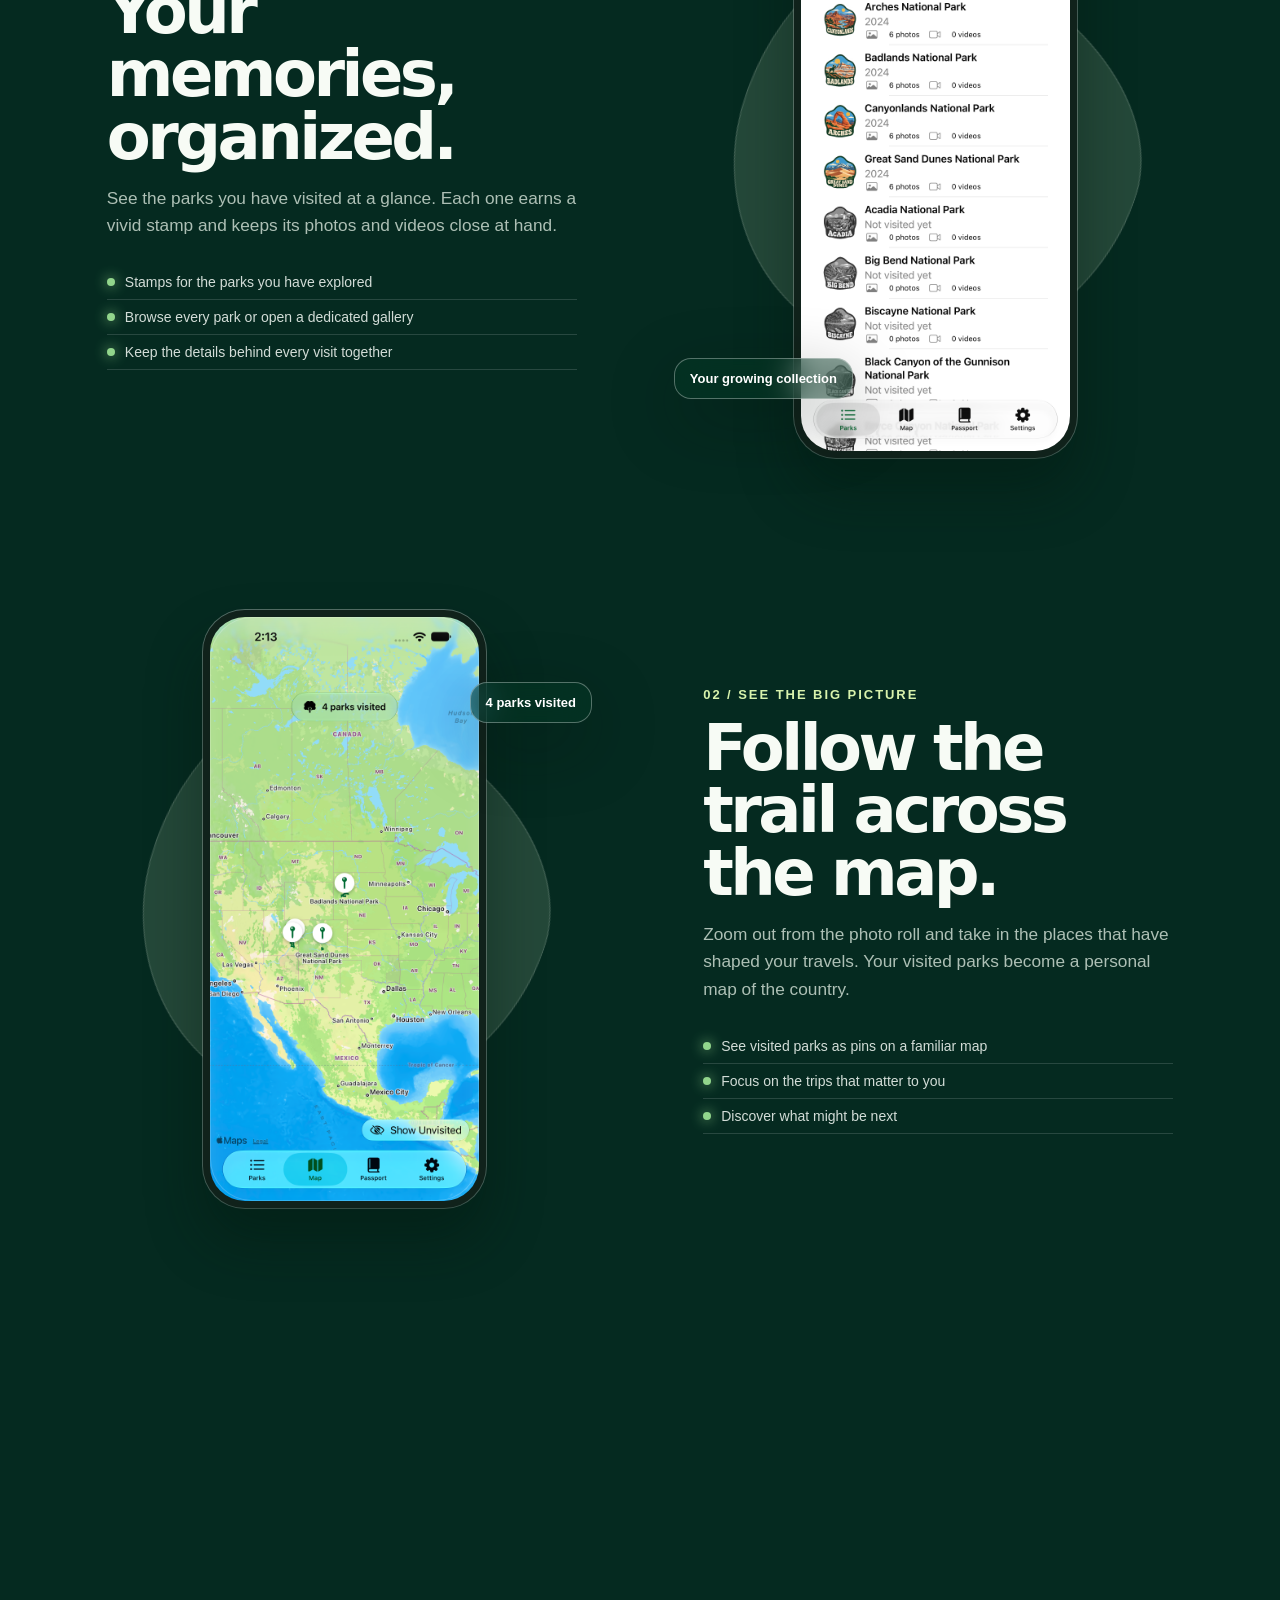
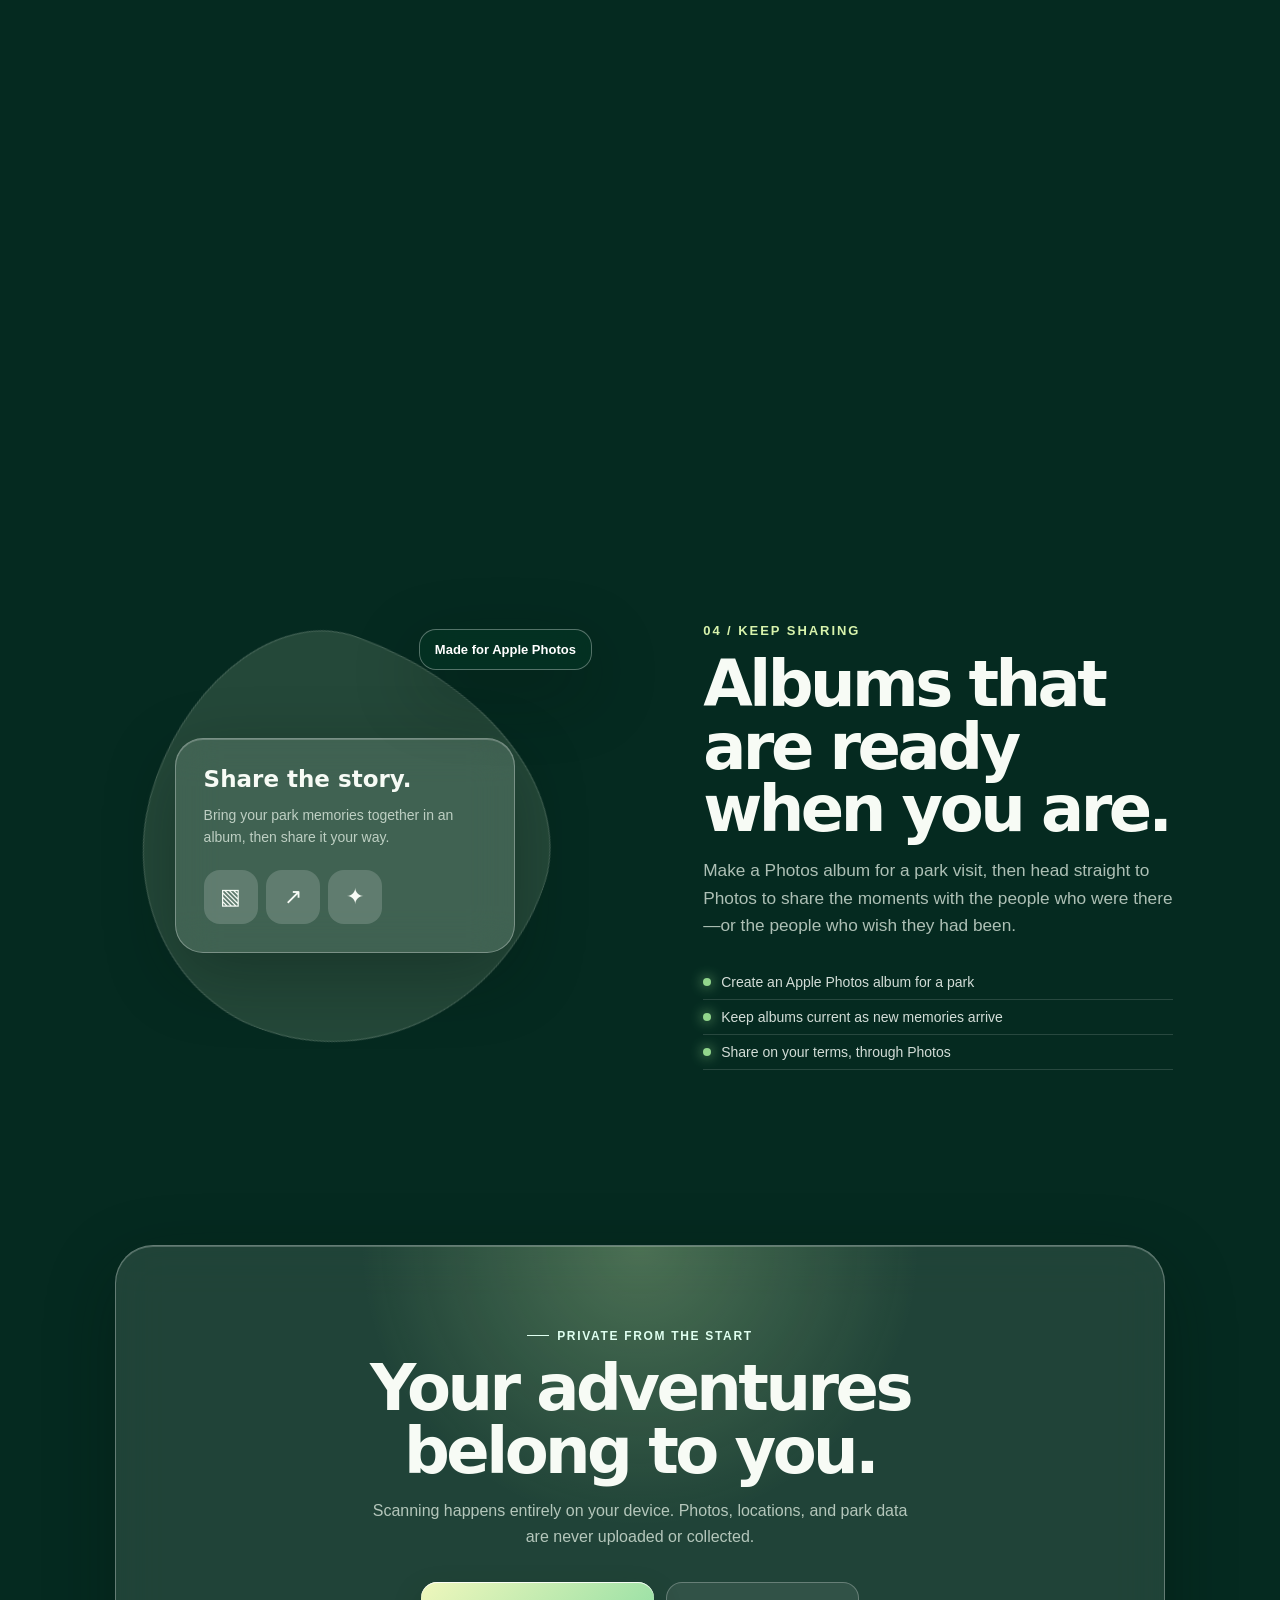
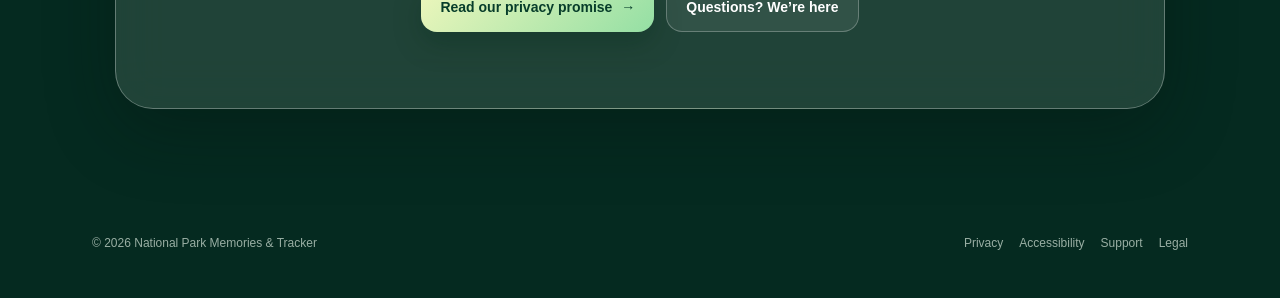
==== commit d302ce5b: "fix screenshots" ====
--- a/index.html
+++ b/index.html
@@ -20,12 +20,12 @@
   <main>
     <section class="hero">
       <div class="hero-copy reveal"><span class="eyebrow">Your parks, remembered</span><h1>Every park has a story.</h1><p>National Park Memories &amp; Tracker privately finds the national parks in your photo library—then turns the moments you captured into stamps, a living passport, and albums ready to share.</p><div class="hero-actions"><a class="button" href="#how-it-works">Explore your journey <span aria-hidden="true">↓</span></a><span class="coming-soon"><span aria-hidden="true">✦</span> Coming soon to iPhone</span></div><p class="hero-note"><svg viewBox="0 0 24 24" fill="none" stroke="currentColor" stroke-width="2"><rect x="5" y="10" width="14" height="10" rx="2"/><path d="M8 10V7a4 4 0 0 1 8 0v3"/></svg>Your photos stay on your device. Always.</p></div>
-      <div class="hero-art reveal float-scroll"><div class="hero-glass"></div><div class="phone"><img src="screenshots/Screenshot iPhone 18 Pro Max 10-04-2026 at 2.18.19 PM.png" alt="National Park Memories onboarding screen explaining private on-device photo scanning"></div><div class="hero-stamp">Private by design<span>Memories stay yours</span></div></div>
+      <div class="hero-art reveal float-scroll"><div class="hero-glass"></div><div class="phone"><img src="screenshots/iphone/Screenshot iPhone 18 Pro Max 10-04-2026 at 2.18.19 PM.png" alt="National Park Memories onboarding screen explaining private on-device photo scanning"></div><div class="hero-stamp">Private by design<span>Memories stay yours</span></div></div>
     </section>
     <section class="story" id="how-it-works"><div class="story-intro reveal"><span class="eyebrow">Made for the long way home</span><h2>Look back at every adventure differently.</h2><p>From the first trailhead to the last overlook, your library already holds a map of where you have been.</p></div>
-      <article class="feature"><div class="feature-copy reveal"><span class="feature-number">01 / YOUR COLLECTION</span><h2>Your memories, organized.</h2><p>See the parks you have visited at a glance. Each one earns a vivid stamp and keeps its photos and videos close at hand.</p><ul class="mini-points"><li><i></i>Stamps for the parks you have explored</li><li><i></i>Browse every park or open a dedicated gallery</li><li><i></i>Keep the details behind every visit together</li></ul></div><div class="feature-art float-scroll reveal"><div class="phone"><img src="screenshots/Screenshot iPhone 18 Pro Max 10-04-2026 at 2.13.22 PM.png" alt="Park list showing visited national parks with illustrated stamps"></div><span class="floating-label label-bottom">Your growing collection</span></div></article>
-      <article class="feature reverse"><div class="feature-copy reveal"><span class="feature-number">02 / SEE THE BIG PICTURE</span><h2>Follow the trail across the map.</h2><p>Zoom out from the photo roll and take in the places that have shaped your travels. Your visited parks become a personal map of the country.</p><ul class="mini-points"><li><i></i>See visited parks as pins on a familiar map</li><li><i></i>Focus on the trips that matter to you</li><li><i></i>Discover what might be next</li></ul></div><div class="feature-art float-scroll reveal"><div class="phone"><img src="screenshots/Screenshot iPhone 18 Pro Max 10-04-2026 at 2.13.42 PM.png" alt="Map of North America showing visited national parks"></div><span class="floating-label label-top">4 parks visited</span></div></article>
-      <article class="feature"><div class="feature-copy reveal"><span class="feature-number">03 / YOUR PASSPORT</span><h2>A passport that fills itself.</h2><p>Open your record of places explored and watch your park memories take their place—complete with beautifully illustrated stamps.</p><ul class="mini-points"><li><i></i>A book made from your own trips</li><li><i></i>Illustrated stamps for every park</li><li><i></i>Tap a stamp to return to its memories</li></ul></div><div class="feature-art passport-art float-scroll reveal"><div class="phone"><img src="screenshots/Screenshot iPhone 18 Pro Max 10-04-2026 at 2.13.48 PM.png" alt="Passport grid with colorful national park stamps"></div><div class="phone"><img src="screenshots/Screenshot iPhone 18 Pro Max 10-04-2026 at 2.14.07 PM.png" alt="Landscape passport view with national park stamps"></div></div></article>
+      <article class="feature"><div class="feature-copy reveal"><span class="feature-number">01 / YOUR COLLECTION</span><h2>Your memories, organized.</h2><p>See the parks you have visited at a glance. Each one earns a vivid stamp and keeps its photos and videos close at hand.</p><ul class="mini-points"><li><i></i>Stamps for the parks you have explored</li><li><i></i>Browse every park or open a dedicated gallery</li><li><i></i>Keep the details behind every visit together</li></ul></div><div class="feature-art float-scroll reveal"><div class="phone"><img src="screenshots/iphone/Screenshot iPhone 18 Pro Max 10-04-2026 at 2.13.22 PM.png" alt="Park list showing visited national parks with illustrated stamps"></div><span class="floating-label label-bottom">Your growing collection</span></div></article>
+      <article class="feature reverse"><div class="feature-copy reveal"><span class="feature-number">02 / SEE THE BIG PICTURE</span><h2>Follow the trail across the map.</h2><p>Zoom out from the photo roll and take in the places that have shaped your travels. Your visited parks become a personal map of the country.</p><ul class="mini-points"><li><i></i>See visited parks as pins on a familiar map</li><li><i></i>Focus on the trips that matter to you</li><li><i></i>Discover what might be next</li></ul></div><div class="feature-art float-scroll reveal"><div class="phone"><img src="screenshots/iphone/Screenshot iPhone 18 Pro Max 10-04-2026 at 2.13.42 PM.png" alt="Map of North America showing visited national parks"></div><span class="floating-label label-top">4 parks visited</span></div></article>
+      <article class="feature"><div class="feature-copy reveal"><span class="feature-number">03 / YOUR PASSPORT</span><h2>A passport that fills itself.</h2><p>Open your record of places explored and watch your park memories take their place—complete with beautifully illustrated stamps.</p><ul class="mini-points"><li><i></i>A book made from your own trips</li><li><i></i>Illustrated stamps for every park</li><li><i></i>Tap a stamp to return to its memories</li></ul></div><div class="feature-art passport-art float-scroll reveal"><div class="phone"><img src="screenshots/iphone/Screenshot iPhone 18 Pro Max 10-04-2026 at 2.13.48 PM.png" alt="Passport grid with colorful national park stamps"></div><div class="phone"><img src="screenshots/iphone/Screenshot iPhone 18 Pro Max 10-04-2026 at 2.14.07 PM.png" alt="Landscape passport view with national park stamps"></div></div></article>
       <article class="feature reverse"><div class="feature-copy reveal"><span class="feature-number">04 / KEEP SHARING</span><h2>Albums that are ready when you are.</h2><p>Make a Photos album for a park visit, then head straight to Photos to share the moments with the people who were there—or the people who wish they had been.</p><ul class="mini-points"><li><i></i>Create an Apple Photos album for a park</li><li><i></i>Keep albums current as new memories arrive</li><li><i></i>Share on your terms, through Photos</li></ul></div><div class="feature-art reveal"><div class="album-card"><strong>Share the story.</strong><p>Bring your park memories together in an album, then share it your way.</p><div class="album-icons"><span aria-hidden="true">▧</span><span aria-hidden="true">↗</span><span aria-hidden="true">✦</span></div></div><span class="floating-label label-top">Made for Apple Photos</span></div></article>
       <section class="cta-card reveal"><span class="eyebrow">Private from the start</span><h2>Your adventures belong to you.</h2><p>Scanning happens entirely on your device. Photos, locations, and park data are never uploaded or collected.</p><div class="hero-actions" style="justify-content:center"><a class="button" href="privacy/">Read our privacy promise <span aria-hidden="true">→</span></a><a class="coming-soon" href="support/">Questions? We’re here</a></div></section>
     </section>
